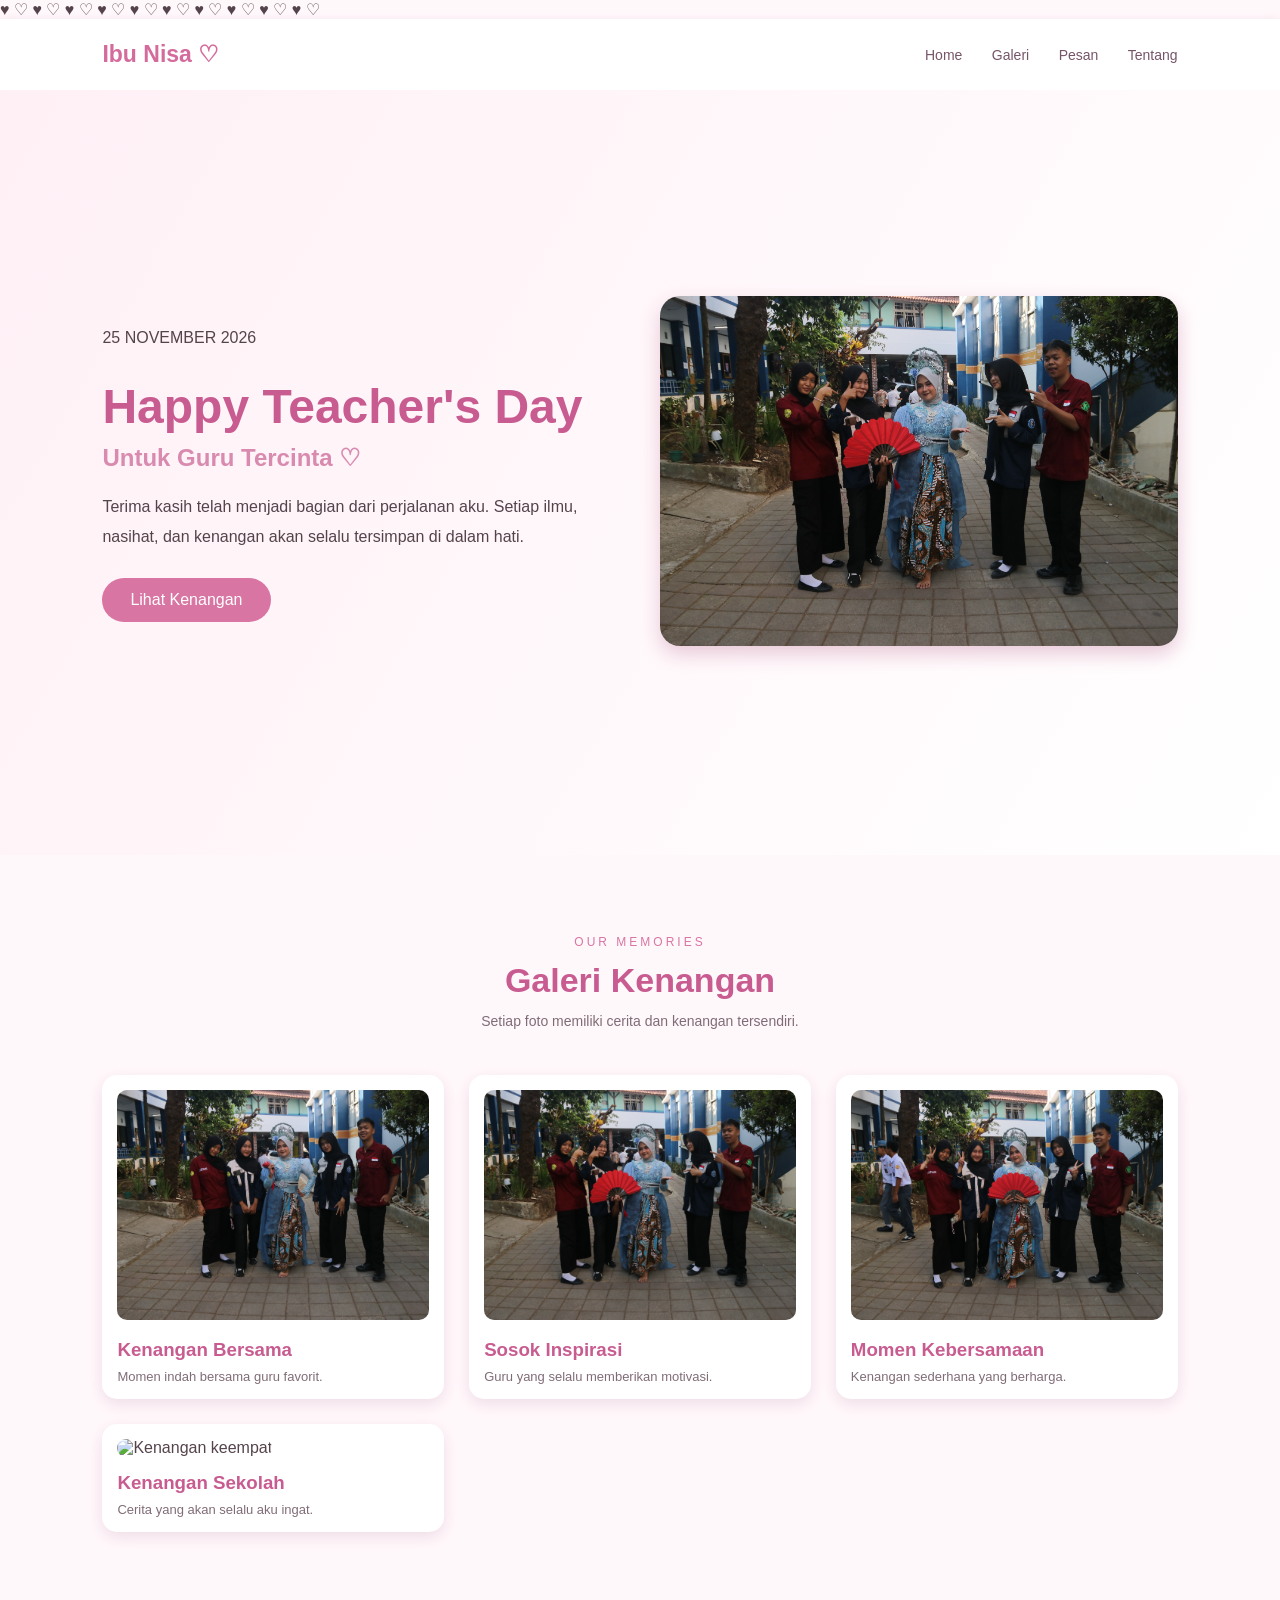
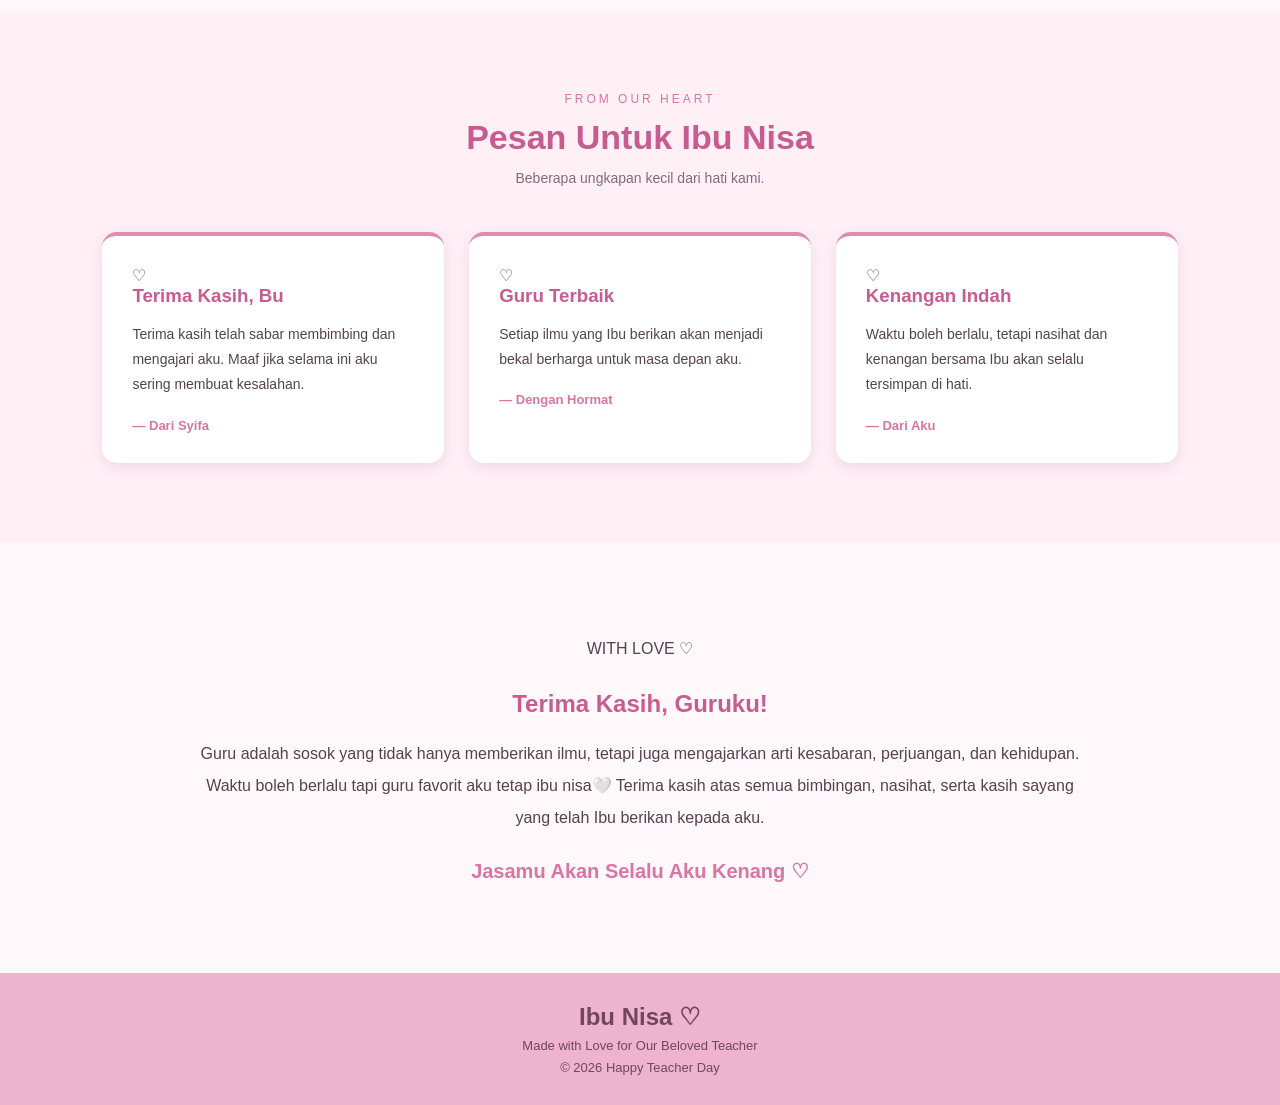
==== index.html @ d7f6a3bf "Rename guru.html to index.html" ====
<!DOCTYPE html>
<html lang="id">
<head>
    <meta charset="UTF-8">
    <meta name="viewport" content="width=device-width, initial-scale=1.0">

    <title>Happy Teacher Day</title>

    <link rel="stylesheet" href="gurustyle.css">
</head>

<body>

    <!-- LOVE BERJATUHAN -->
    <div class="love-rain">
        <span>♥</span>
        <span>♡</span>
        <span>♥</span>
        <span>♡</span>
        <span>♥</span>
        <span>♡</span>
        <span>♥</span>
        <span>♡</span>
        <span>♥</span>
        <span>♡</span>
        <span>♥</span>
        <span>♡</span>
        <span>♥</span>
        <span>♡</span>
        <span>♥</span>
        <span>♡</span>
        <span>♥</span>
        <span>♡</span>
        <span>♥</span>
        <span>♡</span>
    </div>

    <!-- NAVBAR -->
    <header>
        <div class="logo">Ibu Nisa ♡</div>

        <nav>
            <a href="#home">Home</a>
            <a href="#galeri">Galeri</a>
            <a href="#pesan">Pesan</a>
            <a href="#tentang">Tentang</a>
        </nav>
    </header>

    <!-- HOME -->
    <section class="home" id="home">

        <div class="home-text">

            <p class="tanggal">25 NOVEMBER 2026</p>

            <h1>Happy Teacher's Day</h1>

            <h2>Untuk Guru Tercinta ♡</h2>

            <p class="deskripsi">
                Terima kasih telah menjadi bagian dari
                perjalanan aku. Setiap ilmu, nasihat,
                dan kenangan akan selalu tersimpan
                di dalam hati.
            </p>

            <a href="#galeri" class="btn">
                Lihat Kenangan
            </a>

        </div>

        <div class="home-image">
            <img src="bu nisa.JPG" alt="Foto bersama Ibu Nisa">
        </div>

    </section>

    <!-- GALERI -->
    <section class="galeri" id="galeri">

        <div class="judul">
            <p>OUR MEMORIES</p>

            <h1>Galeri Kenangan</h1>

            <span>
                Setiap foto memiliki cerita dan kenangan tersendiri.
            </span>
        </div>

        <div class="gallery-container">

            <div class="gallery-card">
                <img src="bu nisa2.JPG" alt="Kenangan pertama">

                <div class="gallery-info">
                    <h3>Kenangan Bersama</h3>
                    <p>Momen indah bersama guru favorit.</p>
                </div>
            </div>

            <div class="gallery-card">
                <img src="bu nisa.JPG" alt="Kenangan kedua">

                <div class="gallery-info">
                    <h3>Sosok Inspirasi</h3>
                    <p>Guru yang selalu memberikan motivasi.</p>
                </div>
            </div>

            <div class="gallery-card">
                <img src="bu nisa3.JPG" alt="Kenangan ketiga">

                <div class="gallery-info">
                    <h3>Momen Kebersamaan</h3>
                    <p>Kenangan sederhana yang berharga.</p>
                </div>
            </div>

            <div class="gallery-card">
                <img src="gambar/foto4.jpg" alt="Kenangan keempat">

                <div class="gallery-info">
                    <h3>Kenangan Sekolah</h3>
                    <p>Cerita yang akan selalu aku ingat.</p>
                </div>
            </div>

        </div>

    </section>

    <!-- PESAN -->
    <section class="pesan" id="pesan">

        <div class="judul">
            <p>FROM OUR HEART</p>

            <h1>Pesan Untuk Ibu Nisa</h1>

            <span>
                Beberapa ungkapan kecil dari hati kami.
            </span>
        </div>

        <div class="pesan-container">

            <div class="pesan-card">
                <div class="love-icon">♡</div>

                <h3>Terima Kasih, Bu</h3>

                <p>
                    Terima kasih telah sabar membimbing
                    dan mengajari aku. Maaf jika selama
                    ini aku sering membuat kesalahan.
                </p>

                <h4>— Dari Syifa</h4>
            </div>

            <div class="pesan-card">
                <div class="love-icon">♡</div>

                <h3>Guru Terbaik</h3>

                <p>
                    Setiap ilmu yang Ibu berikan akan
                    menjadi bekal berharga untuk
                    masa depan aku.
                </p>

                <h4>— Dengan Hormat</h4>
            </div>

            <div class="pesan-card">
                <div class="love-icon">♡</div>

                <h3>Kenangan Indah</h3>

                <p>
                    Waktu boleh berlalu, tetapi nasihat
                    dan kenangan bersama Ibu akan
                    selalu tersimpan di hati.
                </p>

                <h4>— Dari Aku</h4>
            </div>

        </div>

    </section>

    <!-- TENTANG -->
    <section class="tentang" id="tentang">

        <div class="tentang-content">

            <p>WITH LOVE ♡</p>

            <h1>Terima Kasih, Guruku!</h1>

            <p class="tentang-text">
                Guru adalah sosok yang tidak hanya
                memberikan ilmu, tetapi juga mengajarkan
                arti kesabaran, perjuangan, dan kehidupan.

                Waktu boleh berlalu tapi guru favorit aku tetap ibu nisa🤍
              
                Terima kasih atas semua bimbingan,
                nasihat, serta kasih sayang yang telah
                Ibu berikan kepada aku.
              
            </p>

            <h2>Jasamu Akan Selalu Aku Kenang ♡</h2>

        </div>

    </section>

    <!-- FOOTER -->
    <footer>

        <h2>Ibu Nisa ♡</h2>

        <p>Made with Love for Our Beloved Teacher</p>

        <p>© 2026 Happy Teacher Day</p>

    </footer>

</body>
</html>
---- gurustyle.css ----
/* RESET */
* {
    margin: 0;
    padding: 0;
    box-sizing: border-box;
    font-family: 'Poppins', Arial, sans-serif;
    scroll-behavior: smooth;
}

body {
    background-color: #fff8fb;
    color: #55434c;
}

/* NAVBAR */
header {
    display: flex;
    justify-content: space-between;
    align-items: center;
    padding: 22px 8%;
    background-color: #ffffff;
    box-shadow: 0 2px 10px #f2dce6;
}

.logo {
    font-size: 23px;
    font-weight: bold;
    color: #d46b9c;
}

nav a {
    text-decoration: none;
    color: #765568;
    margin-left: 25px;
    font-size: 14px;
    transition: 0.3s;
}

nav a:hover {
    color: #e47aa9;
}

/* HOME */
.home {
    min-height: 85vh;
    display: flex;
    align-items: center;
    justify-content: space-between;
    padding: 60px 8%;
    gap: 40px;
    background: linear-gradient(
        120deg, #fff0f6, #ffffff
    );
}

.home-text {
    flex: 1;
}

.subtitle {
    color: #d46b9c;
    letter-spacing: 3px;
    font-size: 13px;
    margin-bottom: 18px;
}

.home-text h1 {
    font-size: 48px;
    color: #c85c91;
    margin-bottom: 10px;
}

.home-text h2 {
    color: #d98aaf;
    margin-bottom: 20px;
}

.home-text p {
    line-height: 1.9;
    margin-bottom: 25px;
}

.btn {
    display: inline-block;
    padding: 13px 28px;
    background-color: #d875a3;
    color: white;
    border-radius: 30px;
    text-decoration: none;
    transition: 0.3s;
}

.btn:hover {
    background-color: #b94d80;
}

.home-image {
    flex: 1;
}

.home-image img {
    width: 100%;
    height: 350px;
    object-fit: cover;
    border-radius: 20px;
    box-shadow: 0 8px 20px #e8c8d7;
}

/* JUDUL SECTION */
.judul {
    text-align: center;
    margin-bottom: 45px;
}

.judul p {
    color: #d875a3;
    letter-spacing: 3px;
    font-size: 12px;
}

.judul h1 {
    font-size: 34px;
    color: #c85c91;
    margin: 12px 0;
}

.judul span {
    color: #806c77;
    font-size: 14px;
}

/* GALERI */
.galeri {
    padding: 80px 8%;
}

.gallery-container {
    display: grid;
    grid-template-columns: repeat(3, 1fr);
    gap: 25px;
}

.gallery-card {
    background-color: white;
    padding: 15px;
    border-radius: 15px;
    box-shadow: 0 5px 15px #f0dce6;
    transition: 0.3s;
}

.gallery-card:hover {
    transform: translateY(-8px);
}

.gallery-card img {
    width: 100%;
    height: 230px;
    object-fit: cover;
    border-radius: 10px;
}

.gallery-card h3 {
    color: #c85c91;
    margin: 15px 0 8px;
}

.gallery-card p {
    font-size: 13px;
    color: #806c77;
}

/* PESAN */
.pesan {
    padding: 80px 8%;
    background-color: #fff0f6;
}

.pesan-container {
    display: grid;
    grid-template-columns: repeat(3, 1fr);
    gap: 25px;
}

.pesan-card {
    background-color: white;
    padding: 30px;
    border-radius: 15px;
    box-shadow: 0 5px 15px #efd8e3;
    border-top: 4px solid #df8bb2;
}

.pesan-card h3 {
    color: #c85c91;
    margin-bottom: 15px;
}

.pesan-card p {
    font-size: 14px;
    line-height: 1.8;
}

.pesan-card h4 {
    color: #d875a3;
    margin-top: 20px;
    font-size: 13px;
}

/* TENTANG */
.tentang {
    text-align: center;
    padding: 90px 15%;
}

.tentang h1 {
    color: #c85c91;
    margin-bottom: 20px;
}

.tentang p {
    line-height: 2;
    margin-bottom: 25px;
}

.tentang h2 {
    color: #d875a3;
    font-size: 20px;
}

/* FOOTER */
footer {
    text-align: center;
    padding: 30px;
    background-color: #eeb4ce;
    color: #70475c;
}

footer h3 {
    margin-bottom: 10px;
}

footer p {
    font-size: 13px;
    margin-top: 7px;
}

/* RESPONSIVE */
@media (max-width: 768px) {

    header {
        flex-direction: column;
        gap: 15px;
    }

    nav a {
        margin: 0 7px;
        font-size: 12px;
    }

    .home {
        flex-direction: column;
        text-align: center;
    }

    .home-text h1 {
        font-size: 34px;
    }

    .home-image img {
        height: 250px;
    }

    .gallery-container,
    .pesan-container {
        grid-template-columns: 1fr;
    }

    .judul h1 {
        font-size: 27px;
    }

    .tentang {
        padding: 65px 8%;
    }
}
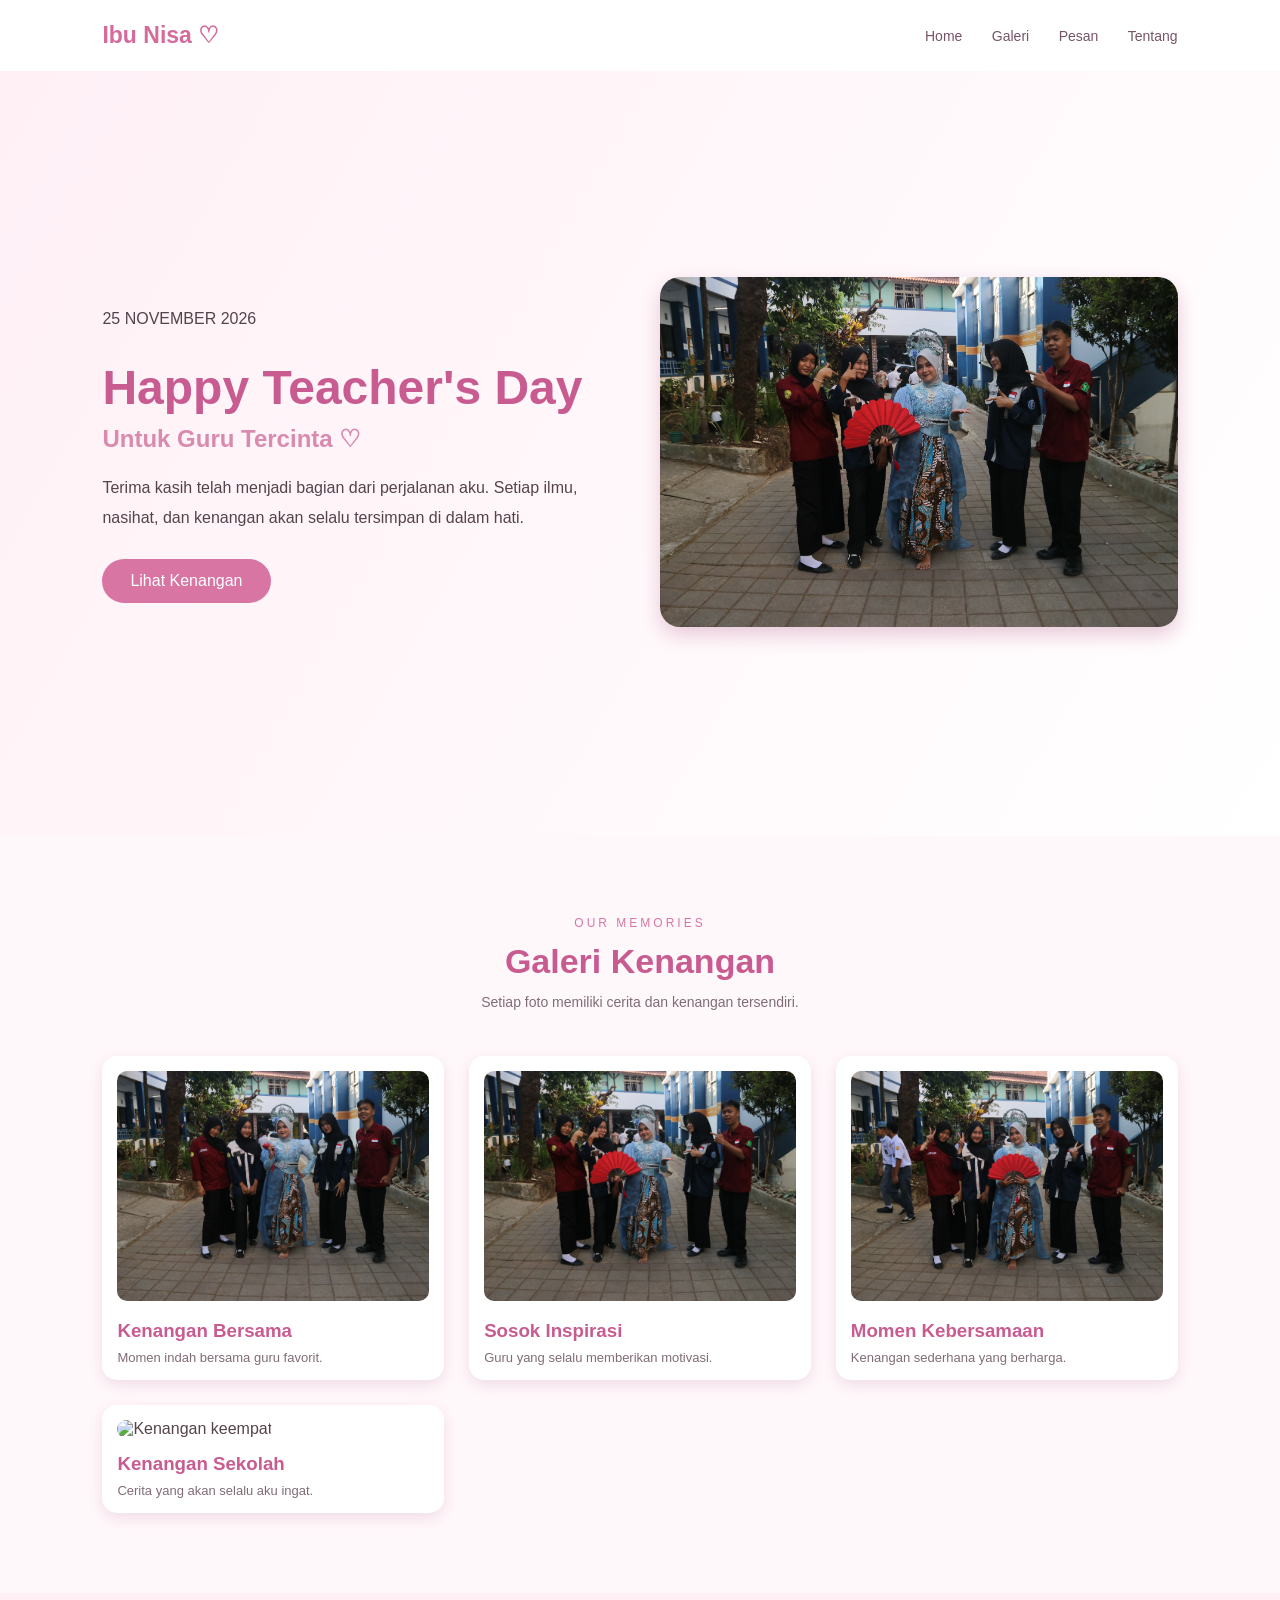
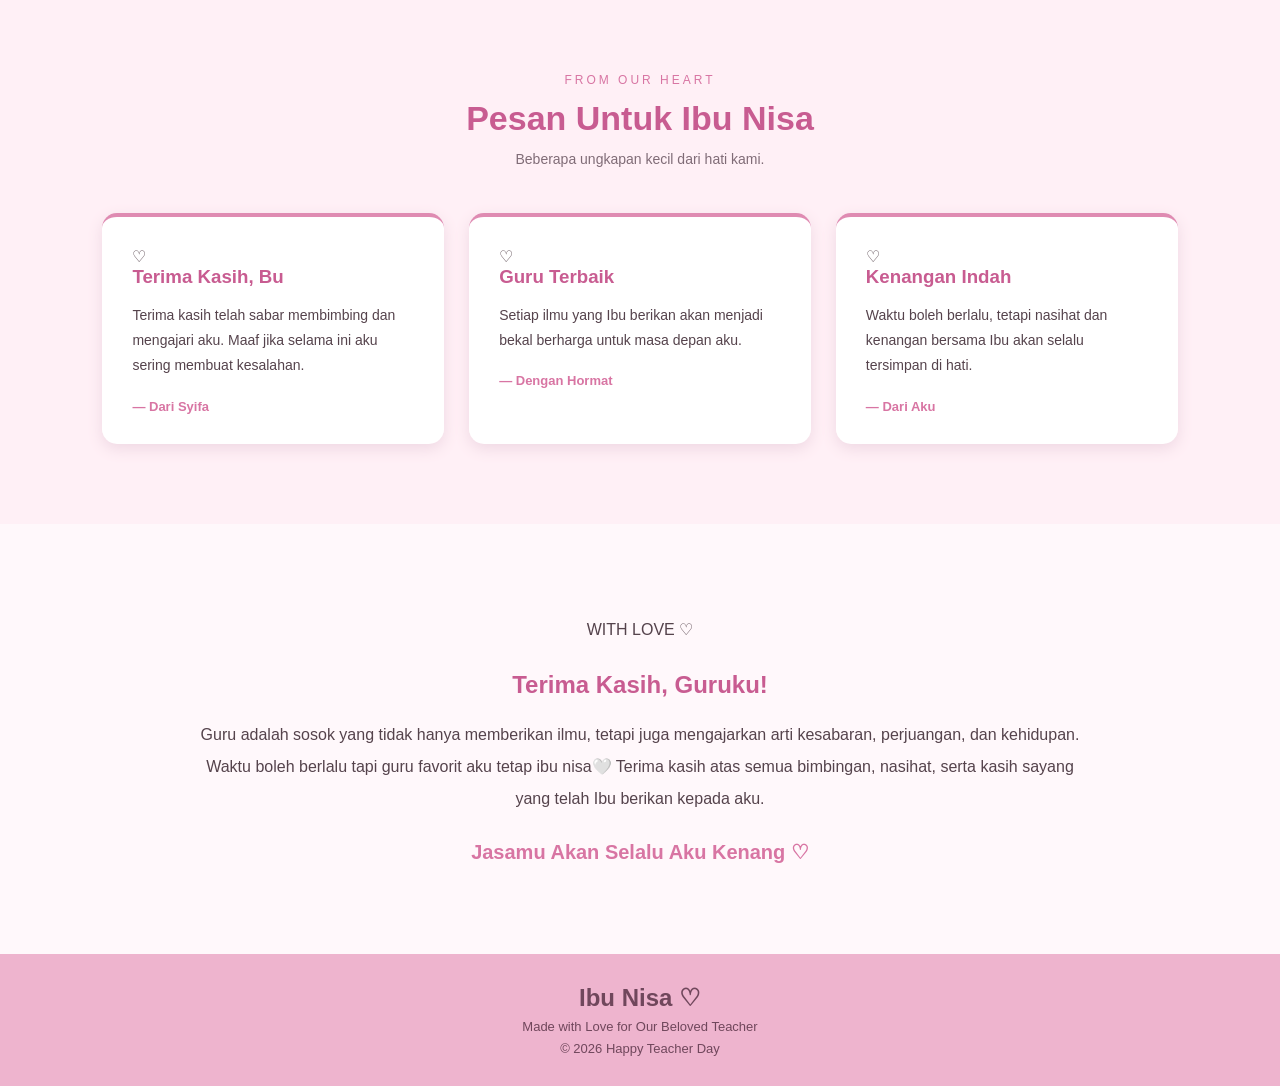
==== commit 75d628a6: "Update stylesheet link with version query" ====
--- a/index.html
+++ b/index.html
@@ -7,7 +7,7 @@
 
     <title>Happy Teacher Day</title>
 
-    <link rel="stylesheet" href="gurustyle.css">
+    <link rel="stylesheet" href="gurustyle.css?v=2">
 </head>
 
 <body>
--- a/gurustyle.css
+++ b/gurustyle.css
@@ -283,3 +283,68 @@
         padding: 65px 8%;
     }
 }
+
+/* ANIMASI LOVE BERJATUHAN */
+
+.love-rain {
+    position: fixed;
+    top: 0;
+    left: 0;
+    width: 100%;
+    height: 100vh;
+    overflow: hidden;
+    pointer-events: none;
+    z-index: 99999;
+}
+
+.love-rain span {
+    position: absolute;
+    top: -50px;
+    color: #e75480;
+    font-size: 25px;
+    animation: loveJatuh 6s linear infinite;
+    opacity: 0;
+}
+
+/* Posisi love */
+.love-rain span:nth-child(1) { left: 5%; animation-delay: 0s; }
+.love-rain span:nth-child(2) { left: 15%; animation-delay: 2s; }
+.love-rain span:nth-child(3) { left: 25%; animation-delay: 1s; }
+.love-rain span:nth-child(4) { left: 35%; animation-delay: 3s; }
+.love-rain span:nth-child(5) { left: 45%; animation-delay: 1.5s; }
+.love-rain span:nth-child(6) { left: 55%; animation-delay: 4s; }
+.love-rain span:nth-child(7) { left: 65%; animation-delay: 2.5s; }
+.love-rain span:nth-child(8) { left: 75%; animation-delay: 0.5s; }
+.love-rain span:nth-child(9) { left: 85%; animation-delay: 3.5s; }
+.love-rain span:nth-child(10) { left: 95%; animation-delay: 5s; }
+.love-rain span:nth-child(11) { left: 10%; animation-delay: 4.5s; }
+.love-rain span:nth-child(12) { left: 30%; animation-delay: 5.5s; }
+.love-rain span:nth-child(13) { left: 50%; animation-delay: 3s; }
+.love-rain span:nth-child(14) { left: 70%; animation-delay: 1s; }
+.love-rain span:nth-child(15) { left: 90%; animation-delay: 2s; }
+.love-rain span:nth-child(16) { left: 20%; animation-delay: 6s; }
+.love-rain span:nth-child(17) { left: 40%; animation-delay: 4s; }
+.love-rain span:nth-child(18) { left: 60%; animation-delay: 5s; }
+.love-rain span:nth-child(19) { left: 80%; animation-delay: 3s; }
+.love-rain span:nth-child(20) { left: 98%; animation-delay: 6.5s; }
+
+/* Gerakan jatuh */
+@keyframes loveJatuh {
+    0% {
+        transform: translateY(0) rotate(0deg);
+        opacity: 0;
+    }
+
+    10% {
+        opacity: 1;
+    }
+
+    90% {
+        opacity: 1;
+    }
+
+    100% {
+        transform: translateY(110vh) rotate(360deg);
+        opacity: 0;
+    }
+}
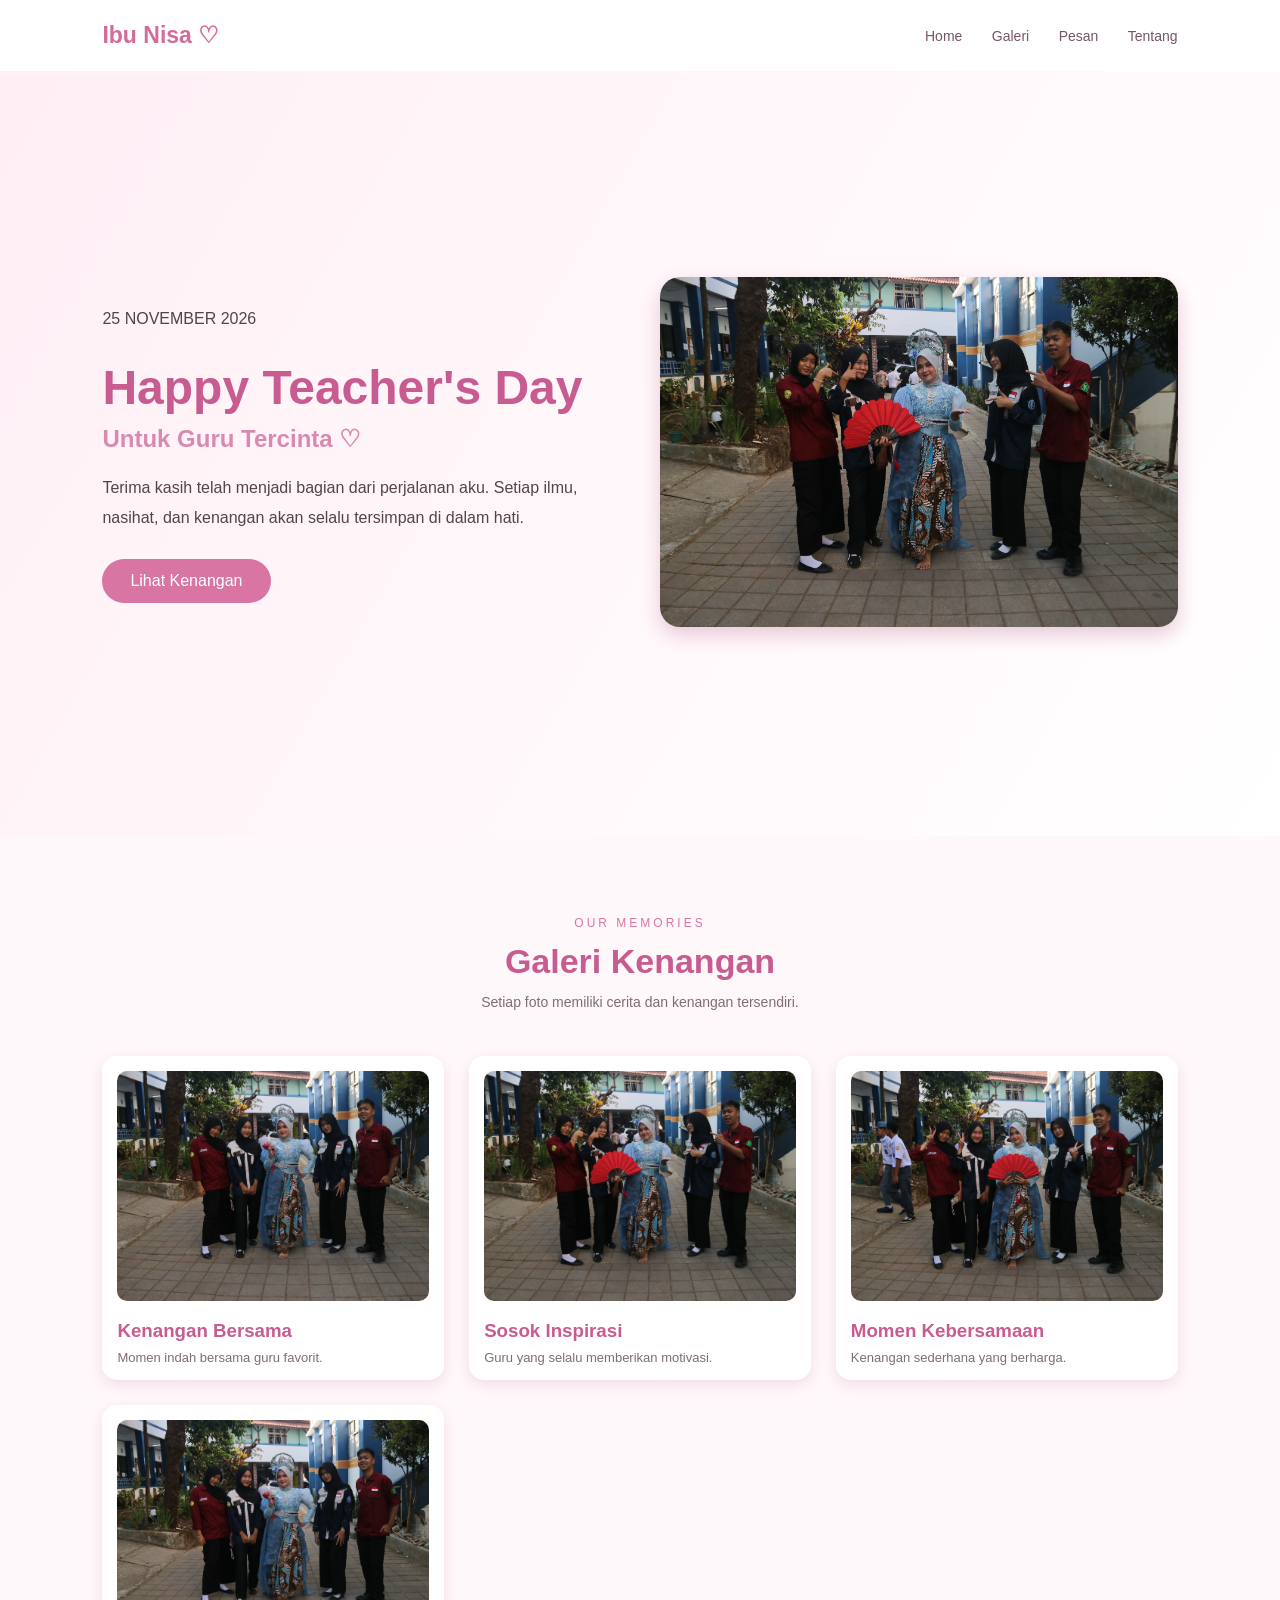
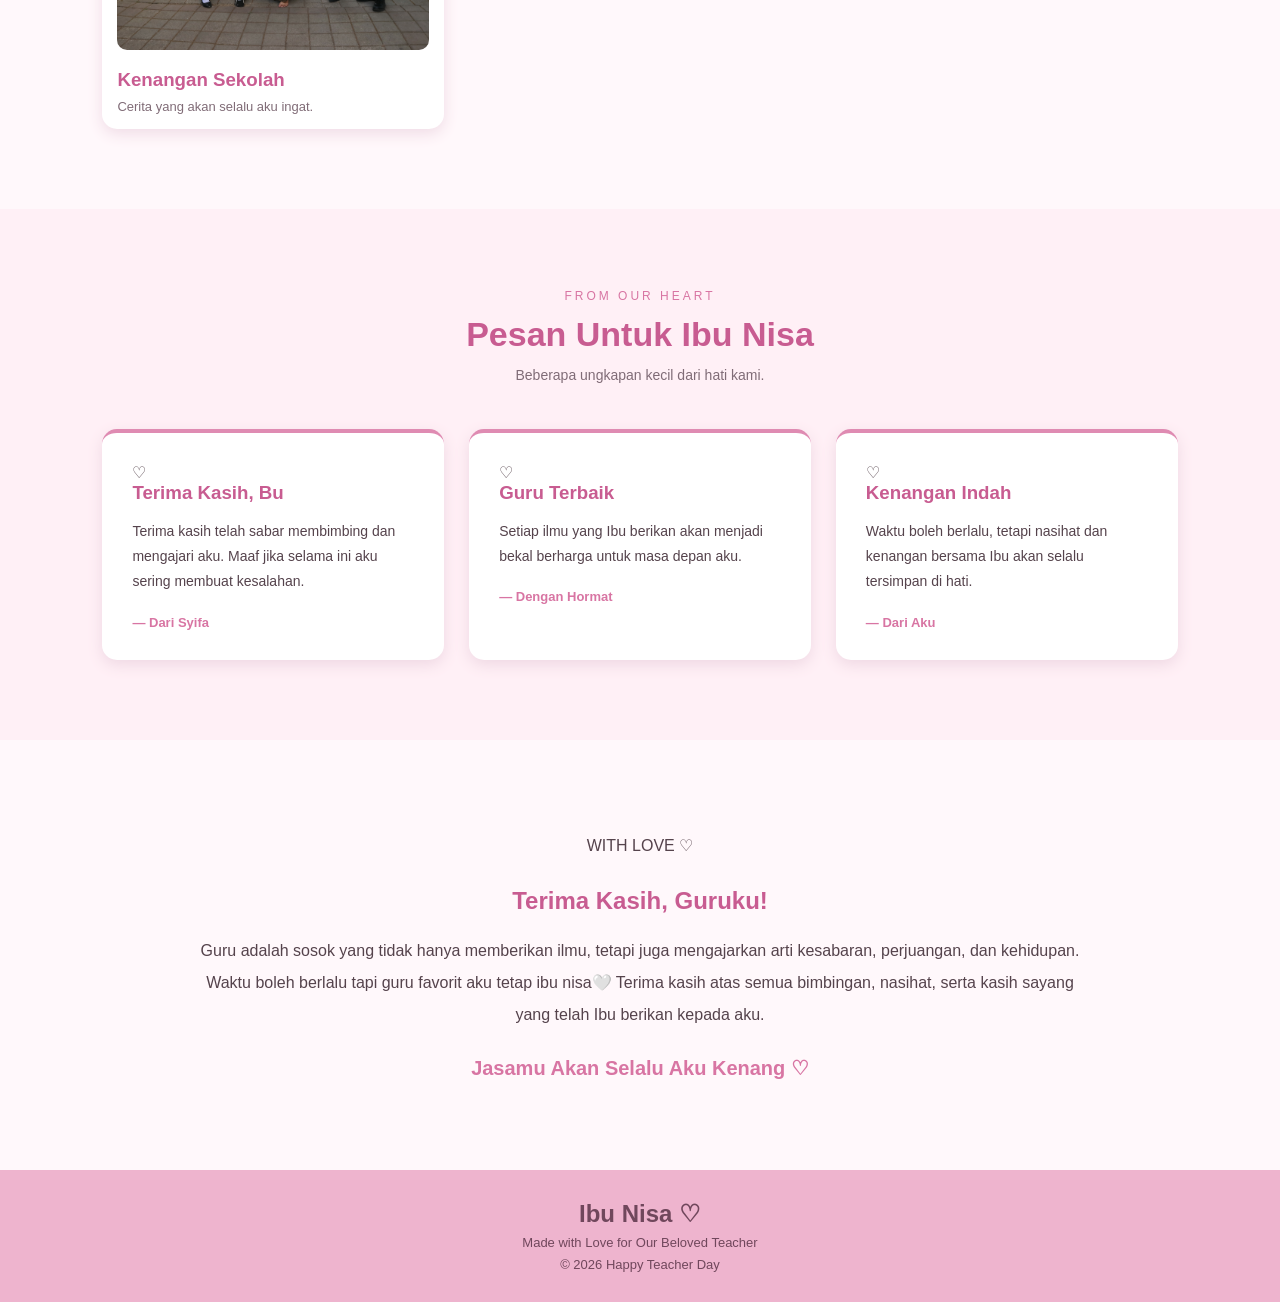
==== commit 90aa403e: "Replace image source in gallery card" ====
--- a/index.html
+++ b/index.html
@@ -121,7 +121,7 @@
             </div>
 
             <div class="gallery-card">
-                <img src="gambar/foto4.jpg" alt="Kenangan keempat">
+                <img src="bu nisa2.JPG" alt="Kenangan keempat">
 
                 <div class="gallery-info">
                     <h3>Kenangan Sekolah</h3>
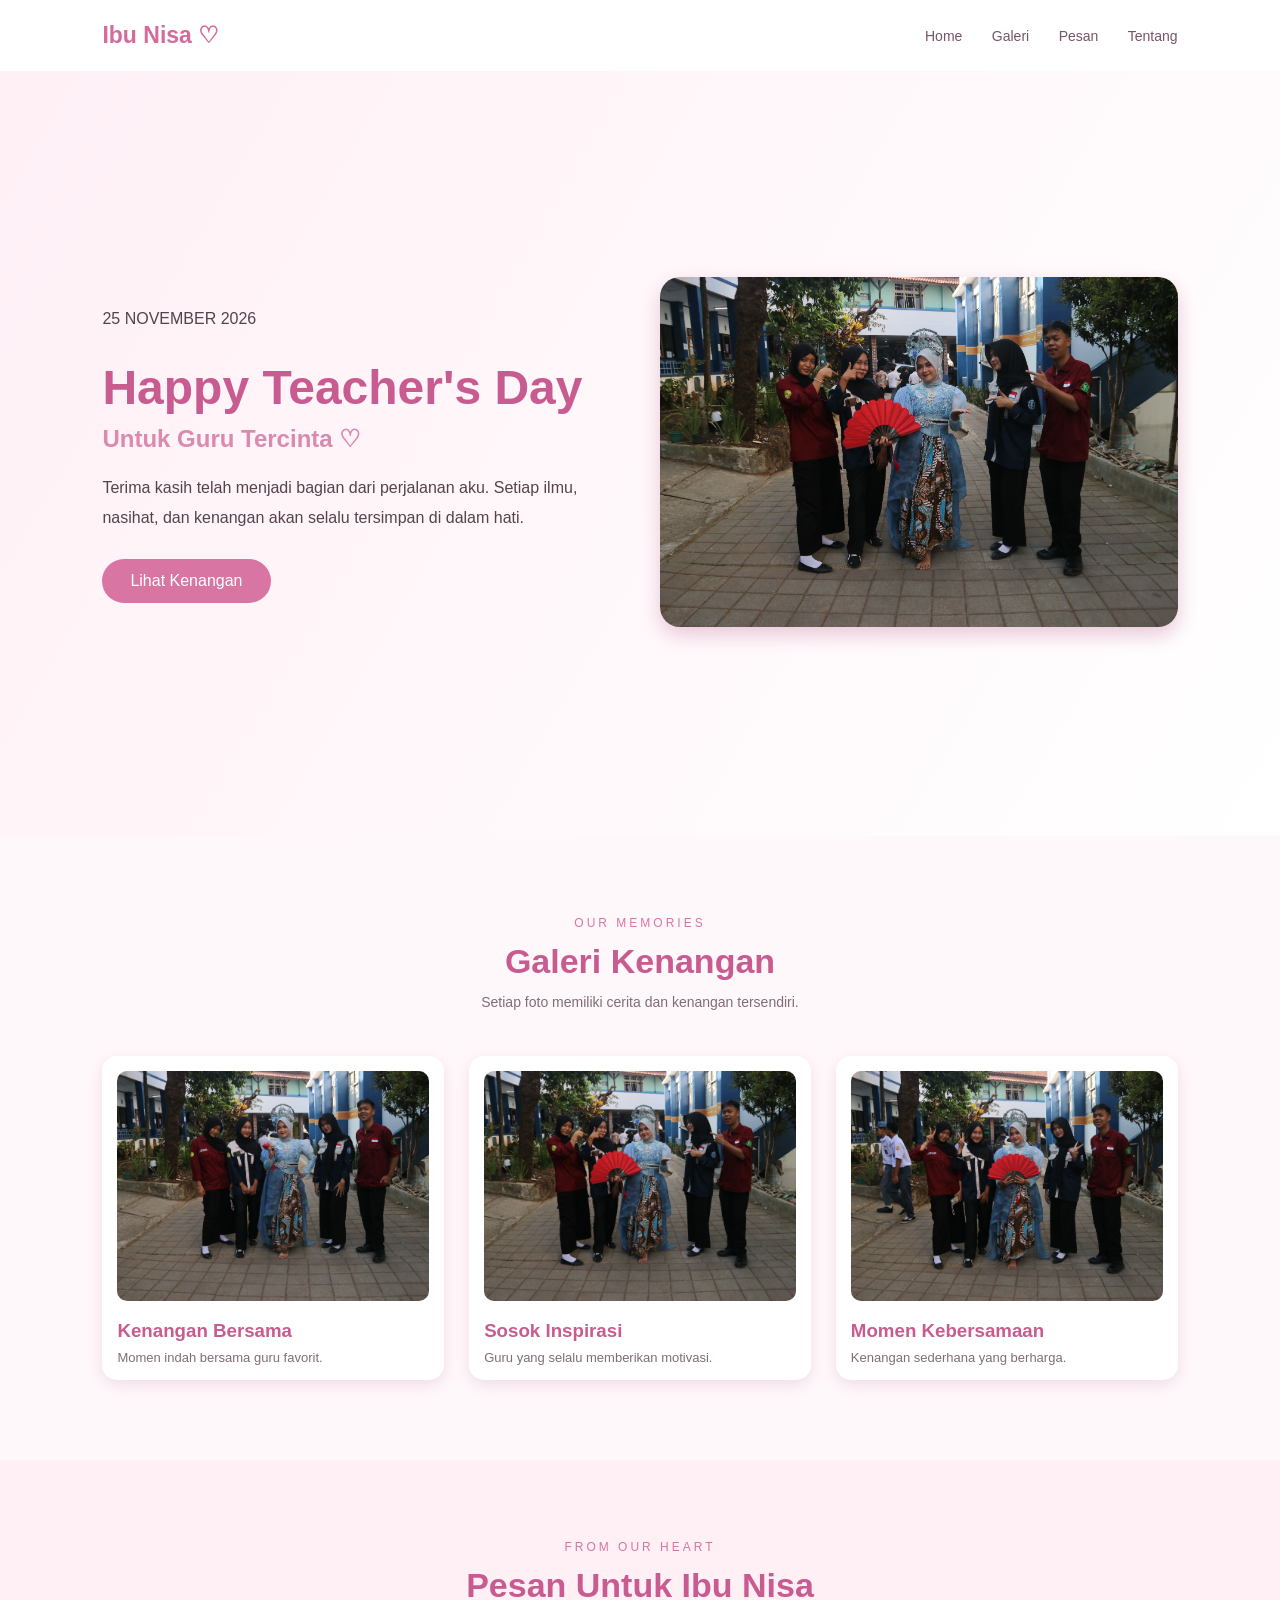
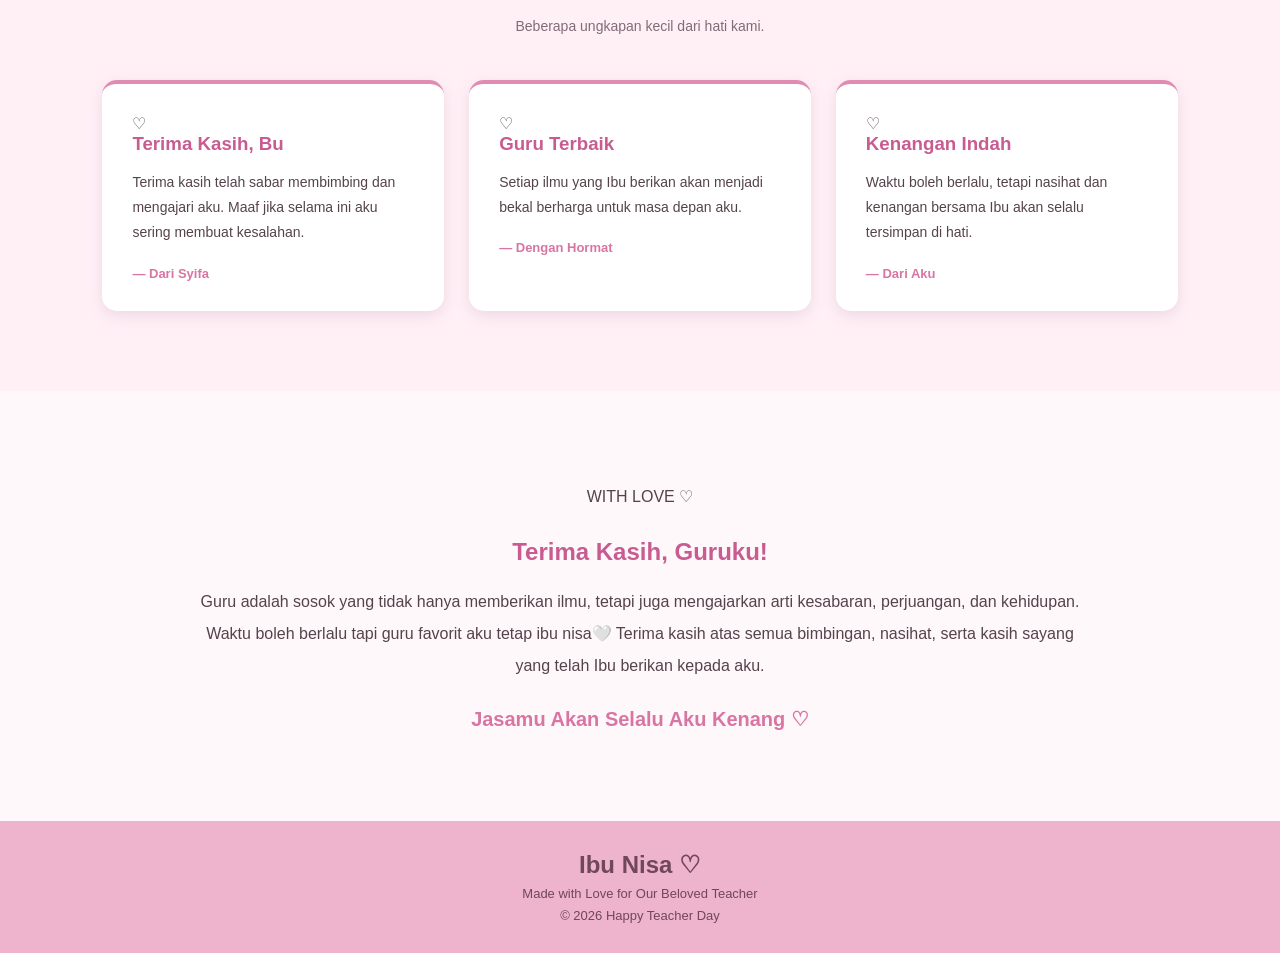
==== commit ca4d20bf: "Remove gallery card for 'Kenangan Sekolah' Removed a gallery card section from the HTML." ====
--- a/index.html
+++ b/index.html
@@ -120,14 +120,7 @@
                 </div>
             </div>
 
-            <div class="gallery-card">
-                <img src="bu nisa2.JPG" alt="Kenangan keempat">
-
-                <div class="gallery-info">
-                    <h3>Kenangan Sekolah</h3>
-                    <p>Cerita yang akan selalu aku ingat.</p>
-                </div>
-            </div>
+            
 
         </div>
 
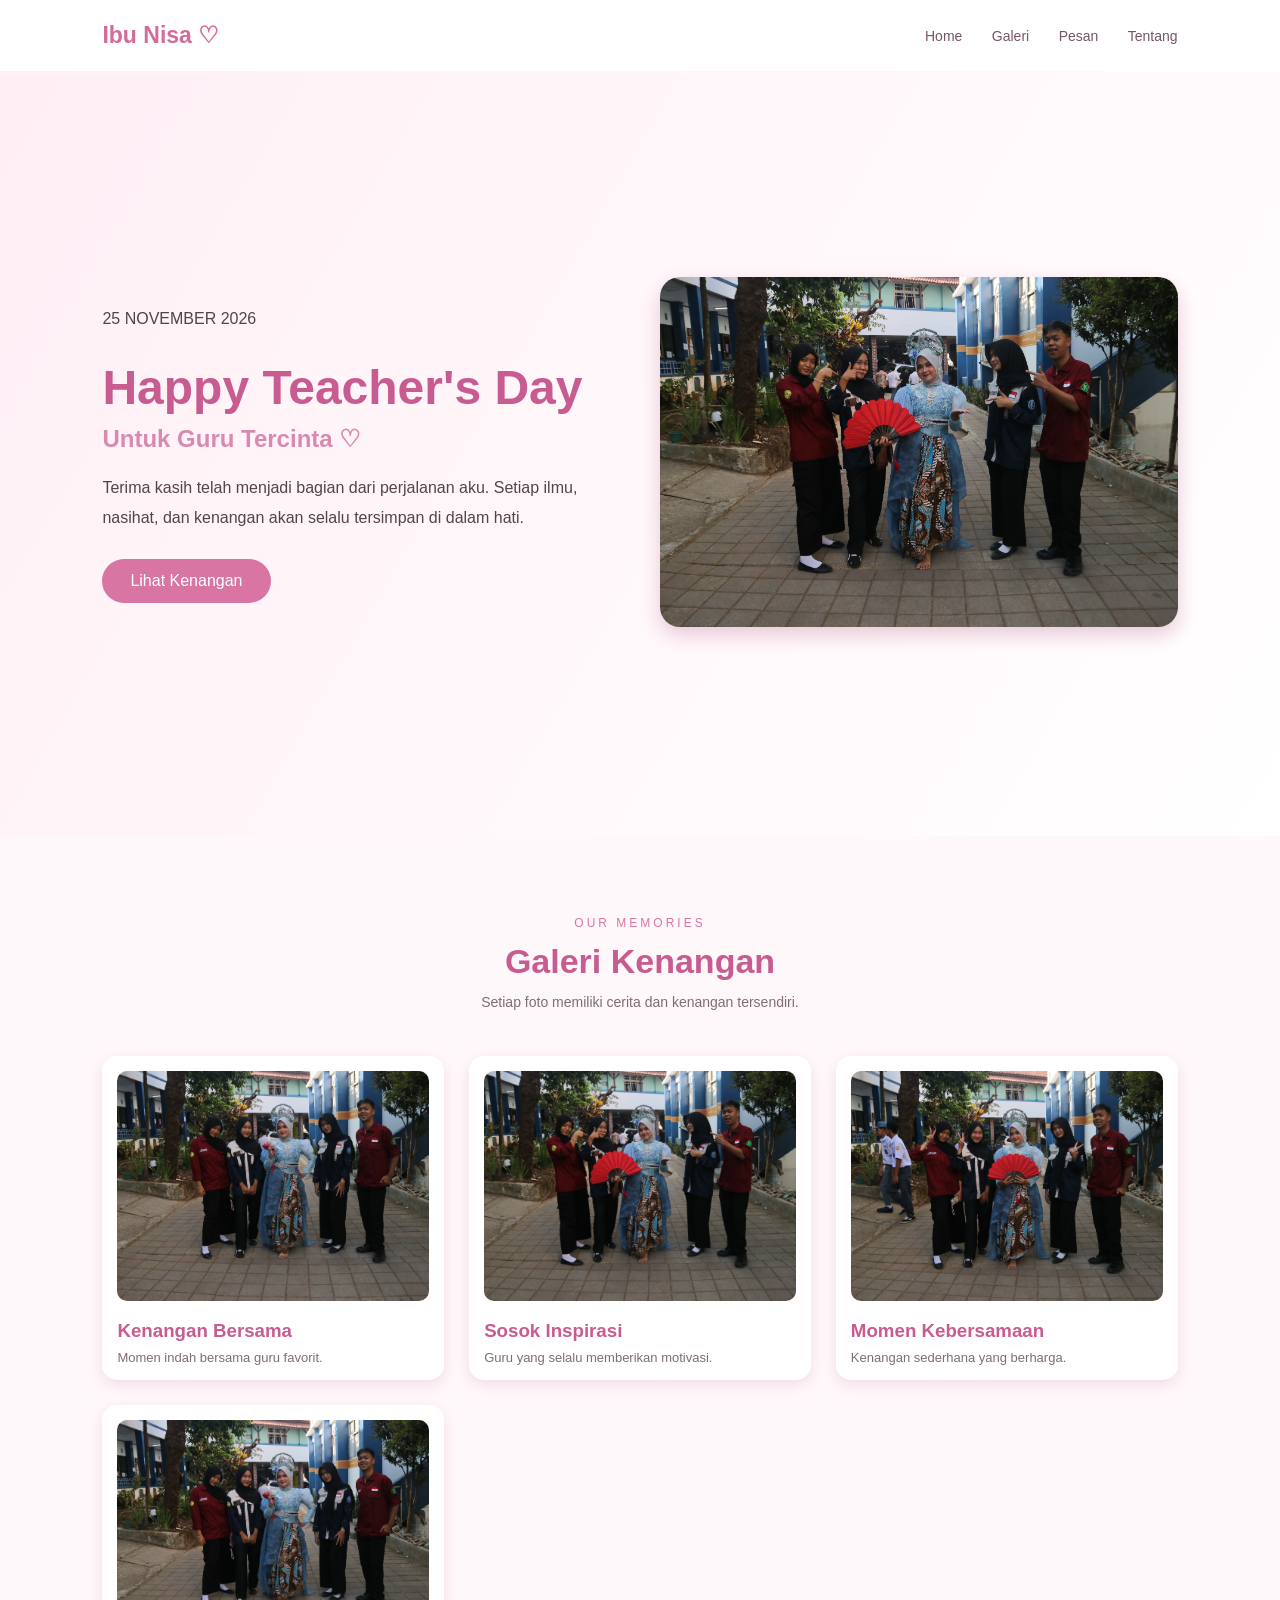
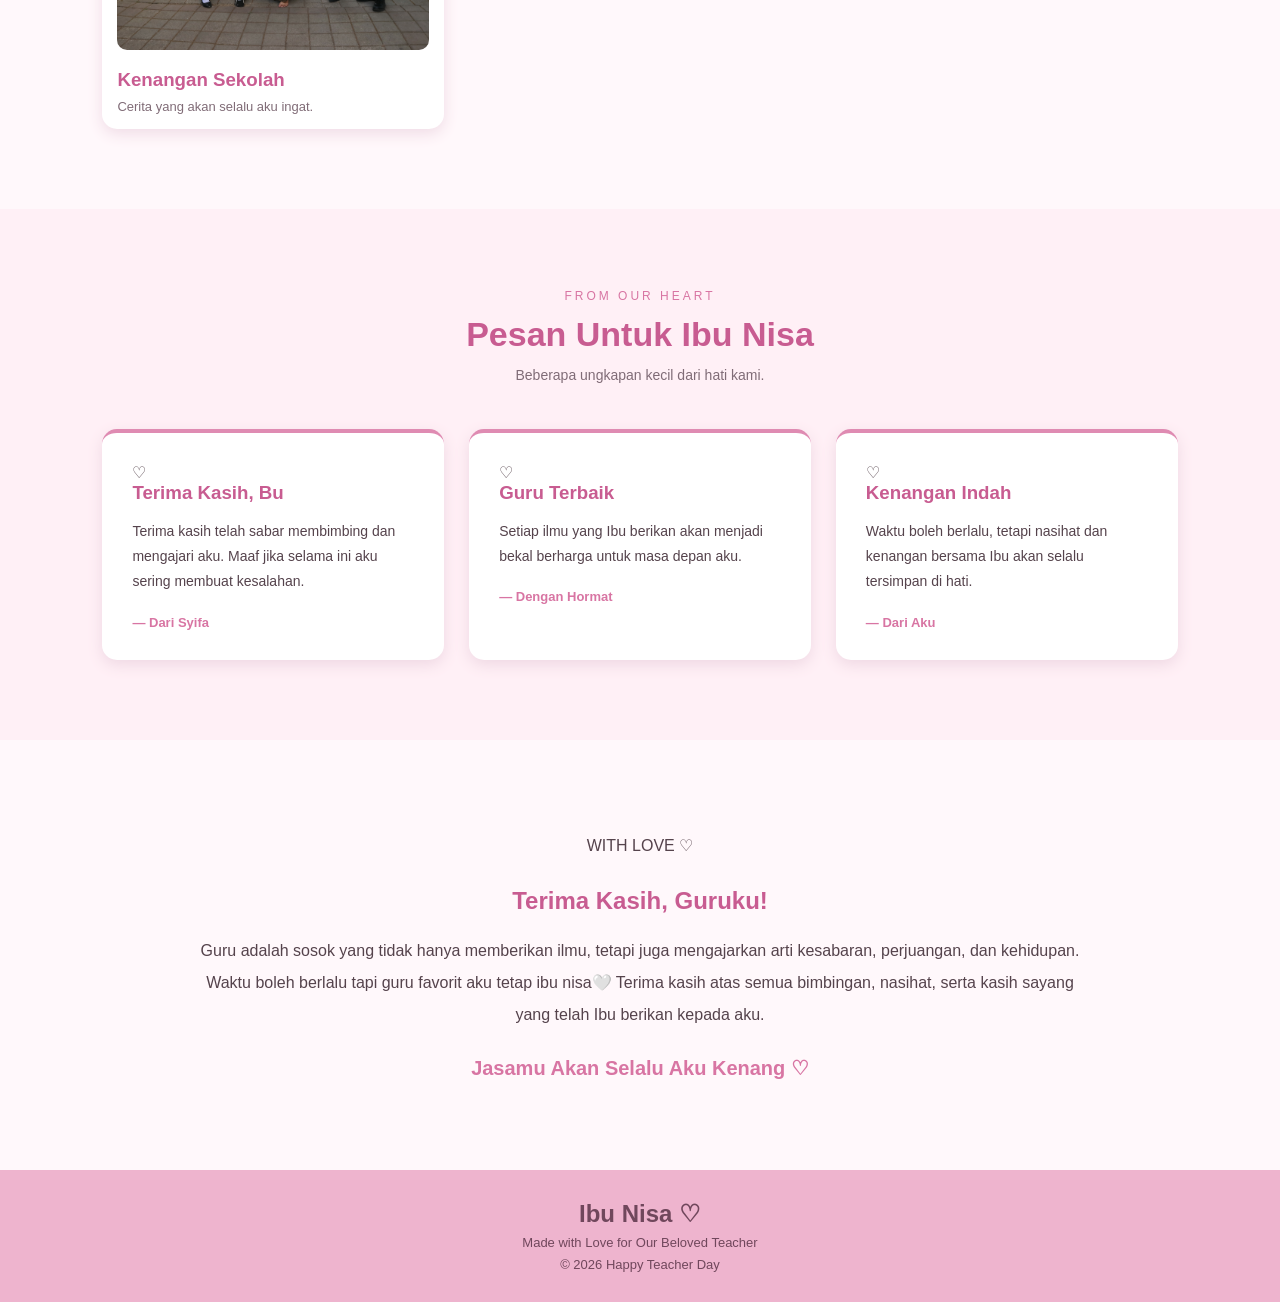
==== commit f8c70cb7: "Add gallery card for 'Kenangan Sekolah'" ====
--- a/index.html
+++ b/index.html
@@ -120,7 +120,14 @@
                 </div>
             </div>
 
-            
+             <div class="gallery-card">
+                <img src="bu nisa2.JPG" alt="Kenangan keempat">
+
+                <div class="gallery-info">
+                    <h3>Kenangan Sekolah</h3>
+                    <p>Cerita yang akan selalu aku ingat.</p>
+                </div>
+        </div>
 
         </div>
 
